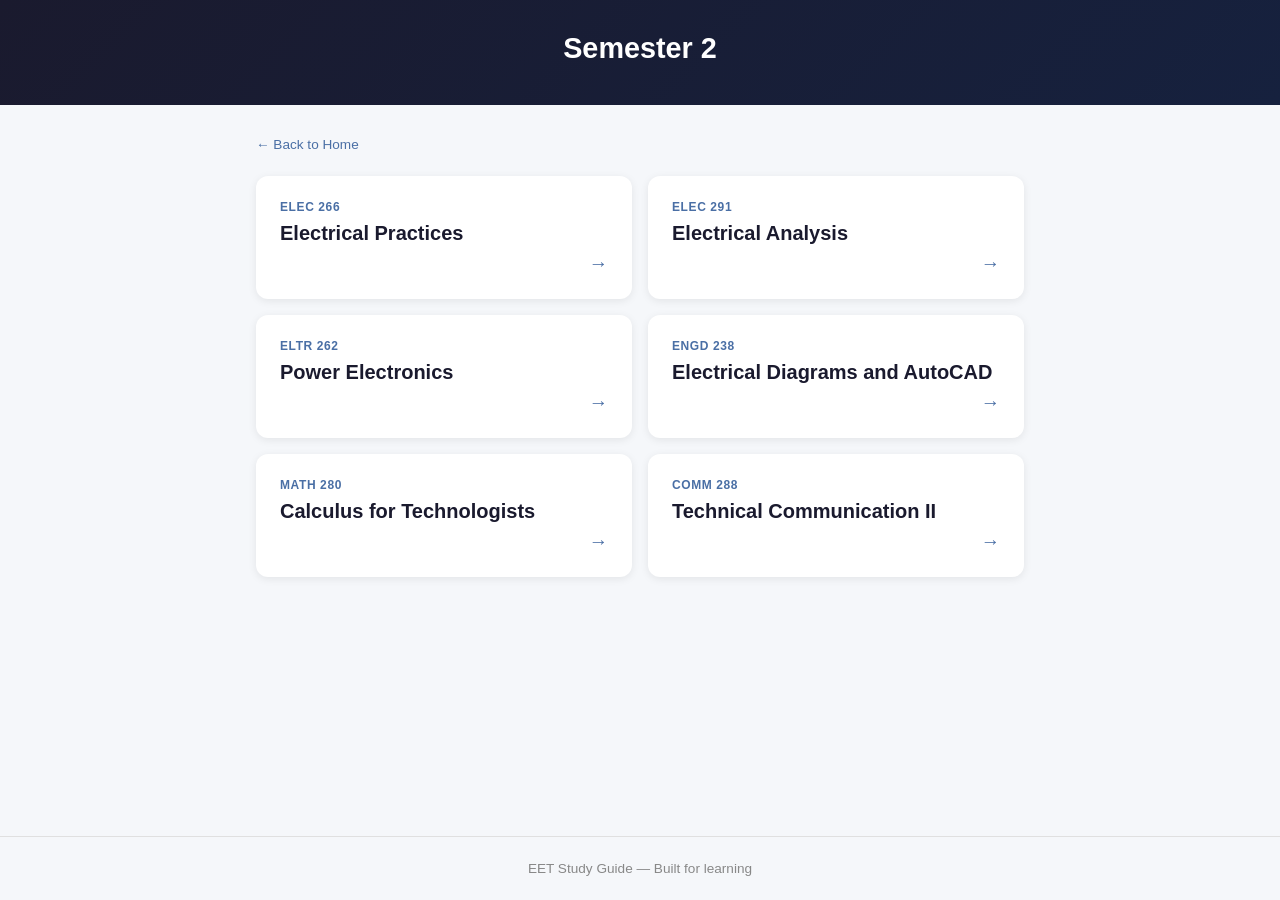
==== content/semester-2/index.html @ 982a0f0a "more framework added" ====
<!DOCTYPE html>
<html lang="en">

<head>
    <meta charset="UTF-8">
    <meta name="viewport" content="width=device-width, initial-scale=1.0">
    <title>Semester 2 - EET Study Guide</title>
    <link rel="stylesheet" href="../../assets/css/style.css">
</head>

<body>

    <header>
        <h1>Semester 2</h1>
    </header>

    <main>
        <div class="breadcrumb">
            <a href="../../index.html" class="back-link">← Back to Home</a>
        </div>

        <div class="semester-grid">
            <a href="ELEC 266/index.html" class="semester-card">
                <div class="semester-number">ELEC 266</div>
                <div class="semester-title">Electrical Practices</div>
                <span class="semester-arrow">→</span>
            </a>

            <a href="ELEC 291/index.html" class="semester-card">
                <div class="semester-number">ELEC 291</div>
                <div class="semester-title">Electrical Analysis</div>
                <span class="semester-arrow">→</span>
            </a>

            <a href="ELTR 262/index.html" class="semester-card">
                <div class="semester-number">ELTR 262</div>
                <div class="semester-title">Power Electronics</div>
                <span class="semester-arrow">→</span>
            </a>

            <a href="ENGD 238/index.html" class="semester-card">
                <div class="semester-number">ENGD 238</div>
                <div class="semester-title">Electrical Diagrams and AutoCAD</div>
                <span class="semester-arrow">→</span>
            </a>

            <a href="MATH 280/index.html" class="semester-card">
                <div class="semester-number">MATH 280</div>
                <div class="semester-title">Calculus for Technologists</div>
                <span class="semester-arrow">→</span>
            </a>

            <a href="COMM 288/index.html" class="semester-card">
                <div class="semester-number">COMM 288</div>
                <div class="semester-title">Technical Communication II</div>
                <span class="semester-arrow">→</span>
            </a>
        </div>
    </main>

    <footer>
        <p>EET Study Guide &mdash; Built for learning</p>
    </footer>

    <script src="../../assets/js/main.js"></script>
</body>

</html>
---- assets/css/style.css ----
:root {
    /* Colors */
    --color-bg: #f5f7fa;
    --color-text-primary: #1a1a2e;
    --color-text-secondary: #555;
    --color-text-muted: #888;
    --color-accent: #4a6fa5;
    --color-white: #ffffff;
    --color-header-start: #1a1a2e;
    --color-header-end: #16213e;
    --color-header-text: #ffffff;
    --color-border: #e0e0e0;
    --color-card-shadow: rgba(0, 0, 0, 0.08);
    --color-card-shadow-hover: rgba(0, 0, 0, 0.12);

    /* Typography */
    --font-family: -apple-system, BlinkMacSystemFont, 'Segoe UI', Roboto, Oxygen, Ubuntu, sans-serif;
    --font-size-xs: 0.75rem;
    --font-size-sm: 0.85rem;
    --font-size-base: 0.9rem;
    --font-size-md: 1rem;
    --font-size-lg: 1.1rem;
    --font-size-xl: 1.25rem;
    --font-size-2xl: 1.8rem;
    --font-weight-semibold: 600;
    --font-weight-bold: 700;

    /* Spacing */
    --spacing-xs: 0.4rem;
    --spacing-sm: 0.5rem;
    --spacing-md: 1rem;
    --spacing-lg: 1.5rem;
    --spacing-xl: 2rem;

    /* Border radius */
    --radius-md: 12px;

    /* Transitions */
    --transition-fast: 0.2s ease;

    /* Layout */
    --content-max-width: 800px;
}

* {
    margin: 0;
    padding: 0;
    box-sizing: border-box;
}

body {
    font-family: var(--font-family);
    background: var(--color-bg);
    color: var(--color-text-primary);
    min-height: 100vh;
    display: flex;
    flex-direction: column;
}

header {
    background: linear-gradient(135deg, var(--color-header-start) 0%, var(--color-header-end) 100%);
    color: var(--color-header-text);
    padding: var(--spacing-xl) var(--spacing-md);
    text-align: center;
}

header h1 {
    font-size: var(--font-size-2xl);
    font-weight: var(--font-weight-bold);
    margin-bottom: var(--spacing-sm);
}

header p {
    font-size: var(--font-size-md);
    opacity: 0.85;
}

main {
    flex: 1;
    max-width: var(--content-max-width);
    width: 100%;
    margin: var(--spacing-xl) auto;
    padding: 0 var(--spacing-md);
}

.semester-grid {
    display: grid;
    grid-template-columns: 1fr;
    gap: var(--spacing-md);
}

@media (min-width: 600px) {
    .semester-grid {
        grid-template-columns: 1fr 1fr;
    }
}

.semester-card {
    background: var(--color-white);
    border-radius: var(--radius-md);
    padding: var(--spacing-lg);
    box-shadow: 0 2px 8px var(--color-card-shadow);
    transition: transform var(--transition-fast), box-shadow var(--transition-fast);
    text-decoration: none;
    color: inherit;
    display: flex;
    flex-direction: column;
    gap: var(--spacing-sm);
}

.semester-card:hover {
    transform: translateY(-4px);
    box-shadow: 0 8px 24px var(--color-card-shadow-hover);
}

.semester-card:active {
    transform: translateY(-2px);
}

.semester-number {
    font-size: var(--font-size-xs);
    font-weight: var(--font-weight-semibold);
    text-transform: uppercase;
    letter-spacing: 0.05em;
    color: var(--color-accent);
}

.semester-title {
    font-size: var(--font-size-xl);
    font-weight: var(--font-weight-semibold);
    color: var(--color-text-primary);
}

.semester-card p {
    font-size: var(--font-size-base);
    color: var(--color-text-secondary);
    line-height: 1.5;
}

.semester-arrow {
    align-self: flex-end;
    font-size: 1.2rem;
    color: var(--color-accent);
    transition: transform var(--transition-fast);
}

.semester-card:hover .semester-arrow {
    transform: translateX(4px);
}

.resources-section {
    margin-top: var(--spacing-xl);
    padding: var(--spacing-lg);
    background: var(--color-white);
    border-radius: var(--radius-md);
    box-shadow: 0 2px 8px var(--color-card-shadow);
}

.resources-section h2 {
    font-size: var(--font-size-lg);
    margin-bottom: var(--spacing-md);
    color: var(--color-text-primary);
}

.resources-section ul {
    list-style: none;
    display: flex;
    flex-direction: column;
    gap: var(--spacing-sm);
}

.resources-section a {
    color: var(--color-accent);
    text-decoration: none;
    font-size: var(--font-size-base);
    padding: var(--spacing-xs) 0;
    display: inline-block;
    border-bottom: 1px solid transparent;
    transition: border-color var(--transition-fast);
}

.resources-section a:hover {
    border-bottom-color: var(--color-accent);
}

footer {
    text-align: center;
    padding: var(--spacing-lg);
    font-size: var(--font-size-sm);
    color: var(--color-text-muted);
    border-top: 1px solid var(--color-border);
    margin-top: var(--spacing-xl);
}

.breadcrumb {
    font-size: var(--font-size-sm);
    color: var(--color-text-muted);
    margin-bottom: var(--spacing-lg);
}

.breadcrumb span {
    color: var(--color-text-primary);
}

.breadcrumb .back-link {
    color: var(--color-accent);
    text-decoration: none;
    display: inline-flex;
    align-items: center;
    gap: 0.25rem;
    transition: color var(--transition-fast);
}

.breadcrumb .back-link:hover {
    color: var(--color-text-primary);
}
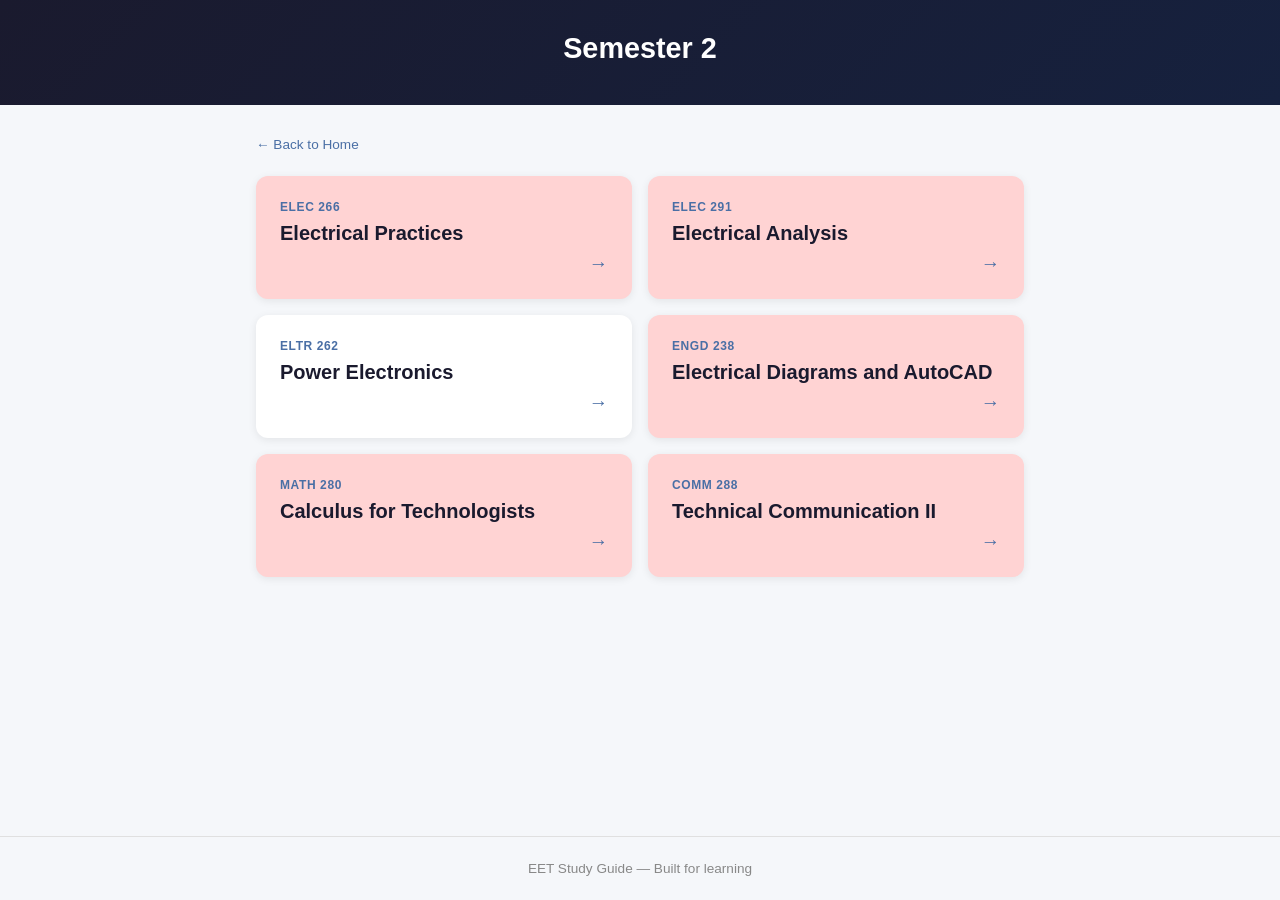
==== commit e5613d2d: "red over work in progress cards" ====
--- a/content/semester-2/index.html
+++ b/content/semester-2/index.html
@@ -20,13 +20,15 @@
         </div>
 
         <div class="semester-grid">
-            <a href="ELEC 266/index.html" class="semester-card">
+            <!-- <a href="ELEC 266/index.html" class="semester-card"> -->
+            <a href="#" class="semester-card-wip">
                 <div class="semester-number">ELEC 266</div>
                 <div class="semester-title">Electrical Practices</div>
                 <span class="semester-arrow">→</span>
             </a>
 
-            <a href="ELEC 291/index.html" class="semester-card">
+            <!-- <a href="ELEC 291/index.html" class="semester-card"> -->
+            <a href="#" class="semester-card-wip">
                 <div class="semester-number">ELEC 291</div>
                 <div class="semester-title">Electrical Analysis</div>
                 <span class="semester-arrow">→</span>
@@ -38,19 +40,22 @@
                 <span class="semester-arrow">→</span>
             </a>
 
-            <a href="ENGD 238/index.html" class="semester-card">
+            <!-- <a href="ENGD 238/index.html" class="semester-card"> -->
+            <a href="#" class="semester-card-wip">
                 <div class="semester-number">ENGD 238</div>
                 <div class="semester-title">Electrical Diagrams and AutoCAD</div>
                 <span class="semester-arrow">→</span>
             </a>
 
-            <a href="MATH 280/index.html" class="semester-card">
+            <!-- <a href="MATH 280/index.html" class="semester-card"> -->
+            <a href="#" class="semester-card-wip">
                 <div class="semester-number">MATH 280</div>
                 <div class="semester-title">Calculus for Technologists</div>
                 <span class="semester-arrow">→</span>
             </a>
 
-            <a href="COMM 288/index.html" class="semester-card">
+            <!-- <a href="COMM 288/index.html" class="semester-card"> -->
+            <a href="#" class="semester-card-wip">
                 <div class="semester-number">COMM 288</div>
                 <div class="semester-title">Technical Communication II</div>
                 <span class="semester-arrow">→</span>
--- a/assets/css/style.css
+++ b/assets/css/style.css
@@ -1,6 +1,7 @@
 :root {
     /* Colors */
     --color-bg: #f5f7fa;
+    --color-wip: rgb(255, 211, 211);
     --color-text-primary: #1a1a2e;
     --color-text-secondary: #555;
     --color-text-muted: #888;
@@ -107,6 +108,18 @@
     flex-direction: column;
     gap: var(--spacing-sm);
 }
+.semester-card-wip {
+    background: var(--color-wip);
+    border-radius: var(--radius-md);
+    padding: var(--spacing-lg);
+    box-shadow: 0 2px 8px var(--color-card-shadow);
+    transition: transform var(--transition-fast), box-shadow var(--transition-fast);
+    text-decoration: none;
+    color: inherit;
+    display: flex;
+    flex-direction: column;
+    gap: var(--spacing-sm);
+}
 
 .semester-card:hover {
     transform: translateY(-4px);
